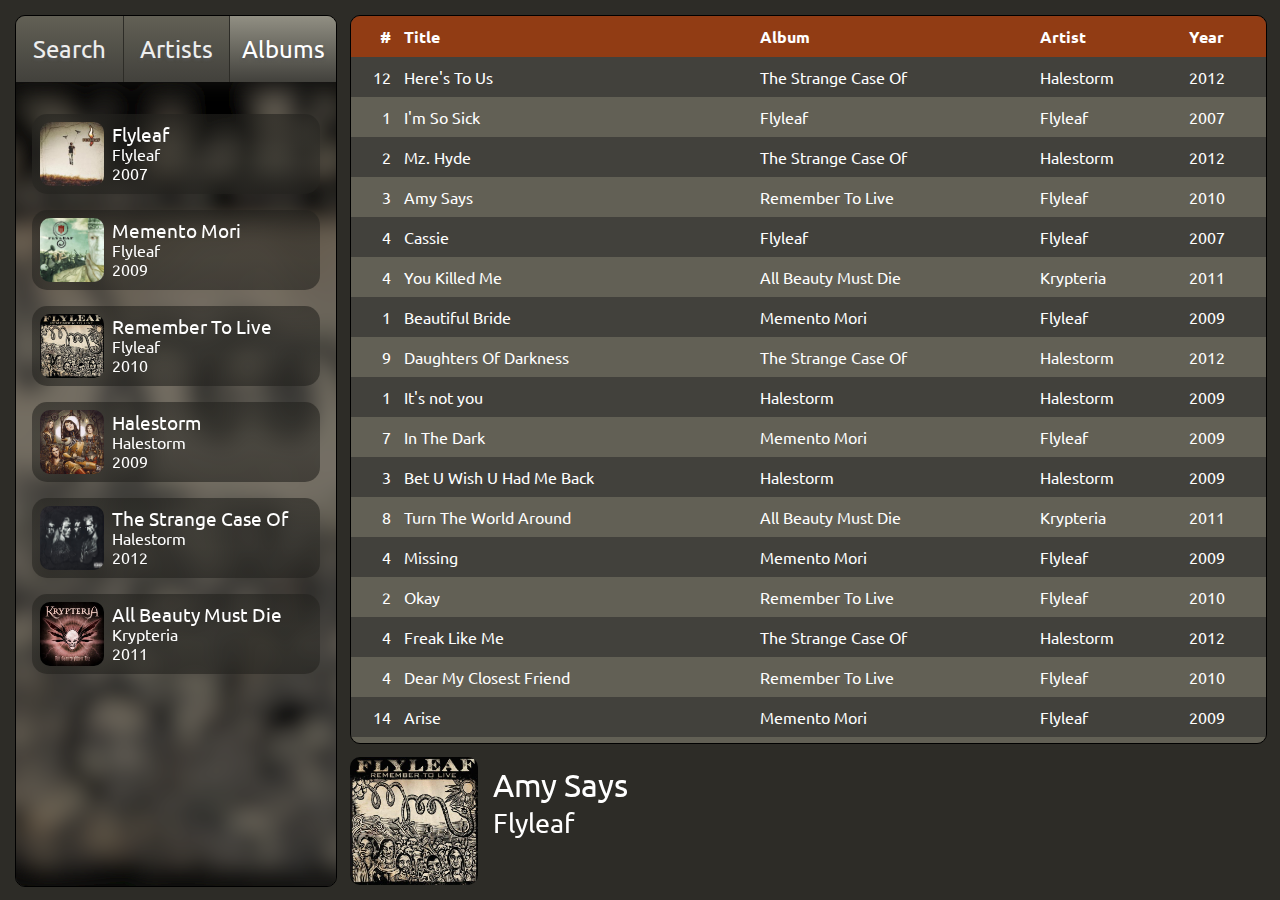
==== album.html @ d82e099f "Add now playing queue to library screen on big" ====
<!DOCTYPE html>
<html lang="en">
    <head>
        <meta charset="utf-8" />
        <meta name="viewport" content="width=device-width, initial-scale=1.0" />
        <title>Canto</title>
        <link rel="stylesheet" type="text/css" href="css/main.css" />
    </head>
    <body>
        <main>
            <nav id="nav">
                <ul>
                    <li>
                        <a href="search.html">Search</a>
                    </li>
                    <li>
                        <a href="index.html">Artists</a>
                    </li>
                    <li>
                        <a href="album.html" class="active">Albums</a>
                    </li>
                </ul>
            </nav>
            <section id="library">
                <ul id="albums">
                    <li id="a_flyleaf">
                        <a href="#a_flyleaf">
                            <img src="pics/Flyleaf%20-%20Flyleaf.jpg" alt="Album art of 'Flyleaf' by Flyleaf" />
                        </a>
                        <span class="name">Flyleaf</span>
                        <span class="artist">Flyleaf</span>
                        <span class="year">2007</span>
                        <ul class="songs">
                            <li><span class="number">1</span><span class="name">I'm So Sick</span></li>
                            <li><span class="number">2</span><span class="name">Fully Alive</span></li>
                            <li><span class="number">3</span><span class="name">Perfect</span></li>
                            <li><span class="number">4</span><span class="name">Cassie</span></li>
                            <li><span class="number">5</span><span class="name">Sorrow</span></li>
                            <li><span class="number">6</span><span class="name">I'm Sorry</span></li>
                            <li><span class="number">7</span><span class="name">All Around Me</span></li>
                            <li><span class="number">8</span><span class="name">Red Sam</span></li>
                            <li><span class="number">9</span><span class="name">There Fo You</span></li>
                            <li><span class="number">10</span><span class="name">Breathe Today</span></li>
                            <li><span class="number">11</span><span class="name">So I Thought</span></li>
                        </ul>
                    </li>
                    <li id="a_memento_mori">
                        <a href="#a_memento_mori">
                            <img src="pics/Flyleaf%20-%20Memento%20Mori.jpg" alt="Album art of 'Memento Mori' by Flyleaf" />
                        </a>
                        <span class="name">Memento Mori</span>
                        <span class="artist">Flyleaf</span>
                        <span class="year">2009</span>
                        <ul class="songs">
                            <li><span class="number">1</span><span class="name">Beautiful Bride</span></li>
                            <li><span class="number">2</span><span class="name">Again</span></li>
                            <li><span class="number">3</span><span class="name">Chasm</span></li>
                            <li><span class="number">4</span><span class="name">Missing</span></li>
                            <li><span class="number">5</span><span class="name">This Close</span></li>
                            <li><span class="number">6</span><span class="name">The Kind</span></li>
                            <li><span class="number">7</span><span class="name">In The Dark</span></li>
                            <li><span class="number">8</span><span class="name">Set Apart This Dream</span></li>
                            <li><span class="number">9</span><span class="name">Swept Away</span></li>
                            <li><span class="number">10</span><span class="name">Tiny Heart</span></li>
                            <li><span class="number">11</span><span class="name">Melting</span></li>
                            <li><span class="number">12</span><span class="name">Treasure</span></li>
                            <li><span class="number">13</span><span class="name">Circle</span></li>
                            <li><span class="number">14</span><span class="name">Arise</span></li>
                        </ul>
                    </li>
                    <li id="a_remember_to_live">
                        <a href="#a_remember_to_live">
                            <img src="pics/Flyleaf%20-%20Remember%20To%20Live.jpg" alt="Album art of 'Remember To Live' by Flyleaf" />
                        </a>
                        <span class="name">Remember To Live</span>
                        <span class="artist">Flyleaf</span>
                        <span class="year">2010</span>
                        <ul class="songs">
                            <li><span class="number">1</span><span class="name">Justice And Mercy</span></li>
                            <li><span class="number">2</span><span class="name">Okay</span></li>
                            <li><span class="number">3</span><span class="name">Amy Says</span></li>
                            <li><span class="number">4</span><span class="name">Dear My Closest Friend</span></li>
                            <li><span class="number">5</span><span class="name">Light In your Eyes</span></li>
                            <li><span class="number">6</span><span class="name">Believe In Dreams</span></li>
                            <li><span class="number">7</span><span class="name">Arise [Ben Moody Mix]</span></li>
                        </ul>
                    </li>
                    <li id="a_halestorm">
                        <a href="#a_halestorm">
                            <img src="pics/Halestorm%20-%20Halestorm.jpg" alt="Album art of 'Halestorm' by Halestorm" />
                        </a>
                        <span class="name">Halestorm</span>
                        <span class="artist">Halestorm</span>
                        <span class="year">2009</span>
                        <ul class="songs">
                            <li><span class="number">1</span><span class="name">It's Not You</span></li>
                            <li><span class="number">2</span><span class="name">I Get Off</span></li>
                            <li><span class="number">3</span><span class="name">Bet U Wish U Had Me Back</span></li>
                            <li><span class="number">4</span><span class="name">Innocence</span></li>
                            <li><span class="number">5</span><span class="name">Familiar Taste Of Poison</span></li>
                            <li><span class="number">6</span><span class="name">I'm Not An Angel</span></li>
                            <li><span class="number">7</span><span class="name">Wht Were You Expecting?</span></li>
                            <li><span class="number">8</span><span class="name">Love/Hate Heartbreak</span></li>
                            <li><span class="number">9</span><span class="name">Better Safe Than Sorry</span></li>
                            <li><span class="number">10</span><span class="name">Dirty Work</span></li>
                            <li><span class="number">11</span><span class="name">Nothing To Do With Love</span></li>
                            <li><span class="number">12</span><span class="name">Tell Me Where It Hurts</span></li>
                            <li><span class="number">13</span><span class="name">Conversations Over</span></li>
                            <li><span class="number">14</span><span class="name">Dirty Mind</span></li>
                        </ul>
                    </li>
                    <li id="a_the_strange_case_of">
                        <a href="#a_the_strange_case_of">
                            <img src="pics/Halestorm%20-%20The%20Strange%20Case%20Of.jpg" alt="Album art of 'The Strange Case Of' by Halestorm" />
                        </a>
                        <span class="name">The Strange Case Of</span>
                        <span class="artist">Halestorm</span>
                        <span class="year">2012</span>
                        <ul class="songs">
                            <li><span class="number">1</span><span class="name">Love Bites (So Do I)</span></li>
                            <li><span class="number">2</span><span class="name">Mz. Hyde</span></li>
                            <li><span class="number">3</span><span class="name">I Miss The Misery</span></li>
                            <li><span class="number">4</span><span class="name">Freak Like Me</span></li>
                            <li><span class="number">5</span><span class="name">Beautiful With You</span></li>
                            <li><span class="number">6</span><span class="name">In Your Room</span></li>
                            <li><span class="number">7</span><span class="name">Break In</span></li>
                            <li><span class="number">8</span><span class="name">Rock Show</span></li>
                            <li><span class="number">9</span><span class="name">Daughters Of Darkness</span></li>
                            <li><span class="number">10</span><span class="name">You Call Me A Bitch Like It's a Bad Thing</span></li>
                            <li><span class="number">11</span><span class="name">American Boys</span></li>
                            <li><span class="number">12</span><span class="name">Here's To Us</span></li>
                            <li><span class="number">13</span><span class="name">Don't Know How To Stop</span></li>
                            <li><span class="number">14</span><span class="name">Private Parts</span></li>
                            <li><span class="number">15</span><span class="name">Hate It When You See Me Cry</span></li>
                        </ul>
                    </li>
                    <li id="a_all_beauty_must_die">
                        <a href="#a_all_beauty_must_die">
                            <img src="pics/Krypteria%20-%20All%20Beauty%20Must%20Die.jpg" alt="Album art of 'All Beauty Must Die' by Krypteria" />
                        </a>
                        <span class="name">All Beauty Must Die</span>
                        <span class="artist">Krypteria</span>
                        <span class="year">2011</span>
                        <ul class="songs">
                            <li><span class="number">1</span><span class="name">Messiah</span></li>
                            <li><span class="number">2</span><span class="name">As I Slowly Bleed</span></li>
                            <li><span class="number">3</span><span class="name">Fly Away With Me</span></li>
                            <li><span class="number">4</span><span class="name">You Killed Me</span></li>
                            <li><span class="number">5</span><span class="name">Live To Fight Another Day</span></li>
                            <li><span class="number">6</span><span class="name">Eyes Of a Stranger</span></li>
                            <li><span class="number">7</span><span class="name">Thanks For Nothing</span></li>
                            <li><span class="number">8</span><span class="name">Turn The World Around</span></li>
                            <li><span class="number">9</span><span class="name">Higher</span></li>
                            <li><span class="number">10</span><span class="name">Victoria</span></li>
                            <li><span class="number">11</span><span class="name">Hurt So Bad</span></li>
                            <li><span class="number">12</span><span class="name">The Eye Collector</span></li>
                            <li><span class="number">13</span><span class="name">Get The Hell Out Of My Way</span></li>
                            <li><span class="number">14</span><span class="name">Liberatio</span></li>
                            <li><span class="number">15</span><span class="name">Come Hell Or High Water</span></li>
                        </ul>
                    </li>
                </ul>
            </section>
        </main>
        <aside id="now_playing">
            <a href="now_playing.html">Go to Now Playing screen</a>
            <img src="pics/Flyleaf%20-%20Remember%20To%20Live.jpg" alt="Album art of 'Remember To Live' by Flyleaf" />
            <span class="title">Amy Says</span>
            <span class="artist">Flyleaf</span>
        </aside>
        <aside id="edit_track">
            <form method="post" action="#edit_track">
                <label for="title">Title</label>
                <input id="title" name="title" type="text" value="I'm So Sick" />
                <label for="artist">Artist</label>
                <input id="artist" name="artist" type="text" value="Flyleaf" />
                <label for="album">Album</label>
                <input id="album" name="album" type="text" value="Flyleaf" />
                <label for="composer">Composer</label>
                <input id="composer" name="composer" type="text" value="Flyleaf" />
                <label for="performer">Performer</label>
                <input id="performer" name="performer" type="text" value="Flyleaf" />
                <label for="track">Track</label>
                <input id="track" name="track" type="number" value="1" />
                <label for="disc">Disc</label>
                <input id="disc" name="disc" type="number" value="1" />
                <label for="year">Year</label>
                <input id="year" name="year" type="number" value="2007" />
                <input type="submit" value="Save" />
            </form>
        </aside>
        <aside id="play_queue">
            <table>
                <thead>
                    <tr>
                        <th>#</th>
                        <th>Title</th>
                        <th>Album</th>
                        <th>Artist</th>
                        <th>Year</th>
                    </tr>
                </thead>
                <tbody>
                    <tr>
                        <td>12</td>
                        <td>Here's To Us</td>
                        <td>The Strange Case Of</td>
                        <td>Halestorm</td>
                        <td>2012</td>
                    </tr>
                    <tr>
                        <td>1</td>
                        <td>I'm So Sick</td>
                        <td>Flyleaf</td>
                        <td>Flyleaf</td>
                        <td>2007</td>
                    </tr>
                    <tr>
                        <td>2</td>
                        <td>Mz. Hyde</td>
                        <td>The Strange Case Of</td>
                        <td>Halestorm</td>
                        <td>2012</td>
                    </tr>
                    <tr class="active">
                        <td>3</td>
                        <td>Amy Says</td>
                        <td>Remember To Live</td>
                        <td>Flyleaf</td>
                        <td>2010</td>
                    </tr>
                    <tr>
                        <td>4</td>
                        <td>Cassie</td>
                        <td>Flyleaf</td>
                        <td>Flyleaf</td>
                        <td>2007</td>
                    </tr>
                    <tr>
                        <td>4</td>
                        <td>You Killed Me</td>
                        <td>All Beauty Must Die</td>
                        <td>Krypteria</td>
                        <td>2011</td>
                    </tr>
                    <tr>
                        <td>1</td>
                        <td>Beautiful Bride</td>
                        <td>Memento Mori</td>
                        <td>Flyleaf</td>
                        <td>2009</td>
                    </tr>
                    <tr>
                        <td>9</td>
                        <td>Daughters Of Darkness</td>
                        <td>The Strange Case Of</td>
                        <td>Halestorm</td>
                        <td>2012</td>
                    </tr>
                    <tr>
                        <td>1</td>
                        <td>It's not you</td>
                        <td>Halestorm</td>
                        <td>Halestorm</td>
                        <td>2009</td>
                    </tr>
                    <tr>
                        <td>7</td>
                        <td>In The Dark</td>
                        <td>Memento Mori</td>
                        <td>Flyleaf</td>
                        <td>2009</td>
                    </tr>
                    <tr>
                        <td>3</td>
                        <td>Bet U Wish U Had Me Back</td>
                        <td>Halestorm</td>
                        <td>Halestorm</td>
                        <td>2009</td>
                    </tr>
                    <tr>
                        <td>8</td>
                        <td>Turn The World Around</td>
                        <td>All Beauty Must Die</td>
                        <td>Krypteria</td>
                        <td>2011</td>
                    </tr>
                    <tr>
                        <td>4</td>
                        <td>Missing</td>
                        <td>Memento Mori</td>
                        <td>Flyleaf</td>
                        <td>2009</td>
                    </tr>
                    <tr>
                        <td>2</td>
                        <td>Okay</td>
                        <td>Remember To Live</td>
                        <td>Flyleaf</td>
                        <td>2010</td>
                    </tr>
                    <tr>
                        <td>4</td>
                        <td>Freak Like Me</td>
                        <td>The Strange Case Of</td>
                        <td>Halestorm</td>
                        <td>2012</td>
                    </tr>
                    <tr>
                        <td>4</td>
                        <td>Dear My Closest Friend</td>
                        <td>Remember To Live</td>
                        <td>Flyleaf</td>
                        <td>2010</td>
                    </tr>
                    <tr>
                        <td>14</td>
                        <td>Arise</td>
                        <td>Memento Mori</td>
                        <td>Flyleaf</td>
                        <td>2009</td>
                    </tr>
                    <tr>
                        <td>7</td>
                        <td>Thanks For Nothing</td>
                        <td>All Beauty Must Die</td>
                        <td>Krypteria</td>
                        <td>2011</td>
                    </tr>
                    <tr>
                        <td>3</td>
                        <td>I Miss The Misery</td>
                        <td>The Strange Case Of</td>
                        <td>Halestorm</td>
                        <td>2012</td>
                    </tr>
                    <tr>
                        <td>6</td>
                        <td>I'm Sorry</td>
                        <td>Flyleaf</td>
                        <td>Flyleaf</td>
                        <td>2007</td>
                    </tr>
                    <tr>
                        <td>15</td>
                        <td>Uncle Bobby</td>
                        <td>Memento Mori</td>
                        <td>Flyleaf</td>
                        <td>2009</td>
                    </tr>
                    <tr>
                        <td>8</td>
                        <td>Red Sam</td>
                        <td>Flyleaf</td>
                        <td>Flyleaf</td>
                        <td>2007</td>
                    </tr>
                    <tr>
                        <td>2</td>
                        <td>Fully ALive</td>
                        <td>Flyleaf</td>
                        <td>Flyleaf</td>
                        <td>2007</td>
                    </tr>
                    <tr>
                        <td>8</td>
                        <td>Rock Show</td>
                        <td>The Strange Case Of</td>
                        <td>Halestorm</td>
                        <td>2012</td>
                    </tr>
                    <tr>
                        <td>1</td>
                        <td>Love Bites (So Do I)</td>
                        <td>The Strange Case Of</td>
                        <td>Halestorm</td>
                        <td>2012</td>
                    </tr>
                    <tr>
                        <td>13</td>
                        <td>Circle</td>
                        <td>Memento Mori</td>
                        <td>Flyleaf</td>
                        <td>2009</td>
                    </tr>
                    <tr>
                        <td>2</td>
                        <td>As I Slowly Bleed</td>
                        <td>All Beauty Must Die</td>
                        <td>Krypteria</td>
                        <td>2011</td>
                    </tr>
                    <tr>
                        <td>9</td>
                        <td>Better Safe Than Sorry</td>
                        <td>Halestorm</td>
                        <td>Halestorm</td>
                        <td>2009</td>
                    </tr>
                    <tr>
                        <td>5</td>
                        <td>Live To Fight Another Day</td>
                        <td>All Beauty Must Die</td>
                        <td>Krypteria</td>
                        <td>2011</td>
                    </tr>
                </tbody>
            </table>
        </aside>
    </body>
</html>
---- css/main.css ----
@import url(http://fonts.googleapis.com/css?family=Ubuntu);
body {
  color: white;
  overflow: hidden;
  font-family: Ubuntu, sans-serif; }

main #nav {
  position: absolute;
  top: 0;
  left: 0;
  width: 100%;
  height: 4.1em;
  background-image: linear-gradient(180deg, #626055 0%, #42413c 100%); }
  main #nav ul {
    margin: 0;
    padding: 0;
    width: 100%;
    height: 100%;
    list-style: none; }
    main #nav ul li {
      display: block;
      float: left;
      width: 33.3%;
      height: 100%; }
      main #nav ul li a {
        display: block;
        width: 100%;
        height: 100%;
        color: #EEE;
        text-shadow: 0px 2px 3px #555;
        font-size: 1.5em;
        text-align: center;
        text-decoration: none;
        line-height: 4.1rem; }
      main #nav ul li .active {
        color: white;
        background-image: linear-gradient(180deg, #918f83 0%, #42413c 100%); }
    main #nav ul li + li a {
      border-left: 1px solid #2d2c27; }
main #library {
  position: absolute;
  top: 4.1em;
  left: 0;
  width: 100%;
  height: calc(100% - 4.1em - 5em);
  background-image: url("pics/coverdark.svg");
  background-position: center;
  background-size: cover; }
  main #library ul {
    margin: 0;
    padding-top: 1em;
    padding-left: 1em;
    padding-bottom: 1em;
    width: calc(100% - 2em);
    height: calc(100% - 2em);
    overflow-x: hidden;
    overflow-y: auto;
    list-style: none; }
    main #library ul li {
      position: relative;
      margin-top: 1em;
      min-height: 4em;
      max-height: 4em;
      padding: 0.5em;
      overflow: hidden;
      background-image: linear-gradient(180deg, rgba(35, 34, 30, 0.6) 0%, rgba(45, 44, 39, 0.6) 40%, rgba(45, 44, 39, 0.6) 60%, rgba(35, 34, 30, 0.6) 100%);
      border-radius: 15px;
      transition: none; }
      main #library ul li a {
        position: relative;
        display: block;
        width: 100%;
        height: 4em;
        z-index: 50;
        color: white; }
      main #library ul li img {
        width: 4em;
        height: 4em;
        border-radius: 10px; }
      main #library ul li span {
        display: block;
        position: absolute;
        left: 0;
        padding-left: 5rem;
        width: 100%;
        font-size: 1em; }
      main #library ul li .name {
        top: 0.5rem;
        font-size: 1.2em; }
      main #library ul li .artist {
        top: 1.9em; }
      main #library ul li .year {
        top: 3.1em; }
      main #library ul li ul {
        overflow: hidden; }
    main #library ul li:target {
      max-height: 350px;
      transition: max-height 1s; }
      main #library ul li:target ul {
        margin: 1em;
        margin-top: 0.5em;
        padding: 1em 0;
        background-color: rgba(15, 14, 11, 0.6);
        border-radius: 20px; }
        main #library ul li:target ul li {
          margin: 0 1em;
          background-image: none;
          border-radius: 0; }
        main #library ul li:target ul li + li {
          border-top: 1px solid #2d2c27; }
  main #library #artists > li > a > .name {
    top: 0;
    height: 4em;
    line-height: 3.5em;
    font-size: 1.3em; }
  main #library #albums li:target {
    max-height: 1000px; }
    main #library #albums li:target ul {
      padding: 0.4em 0 0.1em 0; }
      main #library #albums li:target ul li {
        padding: 0;
        height: 3em;
        min-height: 1em; }
        main #library #albums li:target ul li .number {
          margin-top: -7px;
          padding: 0;
          width: 3rem;
          height: 3rem;
          color: rgba(225, 225, 225, 0.69);
          font-size: 3em;
          text-align: right; }
        main #library #albums li:target ul li .name {
          padding-left: 4rem;
          width: calc(100% - 4rem);
          text-overflow: ellipsis;
          white-space: nowrap; }
main #search {
  position: absolute;
  top: 4.1em;
  left: 0;
  width: 100%;
  height: calc(100% - 4.1em - 5em);
  background-image: url("pics/coverdark.svg");
  background-position: center;
  background-size: cover; }
  main #search form {
    display: block;
    position: absolute;
    top: 0;
    width: 100%;
    padding: 10px;
    background-image: linear-gradient(180deg, rgba(35, 34, 30, 0.6) 0%, rgba(45, 44, 39, 0.6) 40%, rgba(45, 44, 39, 0.6) 60%, rgba(35, 34, 30, 0.6) 100%); }
    main #search form label {
      display: none; }
    main #search form input {
      padding: 5px;
      color: white;
      background-color: rgba(255, 255, 255, 0.1);
      border: none;
      border-radius: 5px;
      font-weight: bold; }
    main #search form input[type=text] {
      width: calc(100% - 95px); }
    main #search form input[type=submit] {
      width: 65px; }
main #search > ul {
  position: absolute;
  top: 3em;
  margin: 0;
  padding-top: 0;
  padding-left: 1em;
  padding-bottom: 1em;
  width: calc(100% - 2em);
  height: calc(100% - 3.5em);
  list-style: none;
  overflow-x: hidden;
  overflow-y: auto; }
  main #search > ul h1 {
    margin-bottom: 0; }
  main #search > ul ul {
    padding: 0;
    overflow: hidden; }
    main #search > ul ul li {
      position: relative;
      margin-top: 1em;
      height: 4em;
      padding: 0.5em;
      background-image: linear-gradient(180deg, rgba(35, 34, 30, 0.6) 0%, rgba(45, 44, 39, 0.6) 40%, rgba(45, 44, 39, 0.6) 60%, rgba(35, 34, 30, 0.6) 100%);
      border-radius: 15px; }
    main #search > ul ul img {
      width: 4em;
      height: 4em;
      border-radius: 10px; }
    main #search > ul ul span {
      display: block;
      position: absolute;
      left: 0;
      padding-left: 5rem;
      width: 100%;
      font-size: 1em; }
    main #search > ul ul .name {
      top: 0.5rem;
      font-size: 1.2em; }
    main #search > ul ul .artist {
      top: 1.9em; }
    main #search > ul ul .album, main #search > ul ul .year {
      top: 3.1em; }
  main #search > ul #artists .name {
    top: 0;
    height: 4em;
    line-height: 3.5em;
    font-size: 1.3em; }
main ul:last-of-child {
  background-color: red; }

#now_playing {
  position: absolute;
  left: 0;
  bottom: 0;
  width: 100%;
  height: 5em;
  background-image: linear-gradient(180deg, #626055 0%, #42413c 100%); }
  #now_playing a {
    position: fixed;
    left: 0;
    bottom: 0;
    width: 100%;
    height: 5em;
    z-index: 10;
    color: transparent; }
  #now_playing img {
    position: absolute;
    top: 0.5em;
    left: 0.5em;
    height: 4em;
    border-radius: 10px; }
  #now_playing .title {
    position: absolute;
    top: 0.7rem;
    left: 5rem;
    font-size: 1.3em; }
  #now_playing .artist {
    position: absolute;
    top: 2.5rem;
    left: 5rem;
    font-size: 1.1em; }

#edit_track {
  display: none; }

#play_queue {
  display: none; }

main {
  position: fixed;
  top: 0;
  left: 0;
  margin: 0;
  width: 100%;
  height: 100%;
  overflow: hidden; }
  main #info {
    position: absolute;
    top: 0;
    left: 0;
    width: 100%;
    height: 4.1em;
    z-index: 5;
    background-image: linear-gradient(180deg, #626055 0%, #42413c 100%); }
    main #info .title {
      display: block;
      margin-top: 1ex;
      margin-left: 0.6rem;
      height: 24px;
      font-size: 1.3em;
      width: 100%; }
    main #info .artist {
      float: left;
      margin-top: 0.6ex;
      margin-left: 0.6rem;
      font-size: 1.1em; }
    main #info .album:before {
      float: left;
      content: "\2022";
      margin-left: 1ex;
      margin-right: 1ex; }
    main #info .album {
      float: left;
      margin-top: 0.8ex;
      font-size: 1em; }
    main #info a {
      display: block;
      position: absolute;
      top: 0.7em;
      right: 0.7em;
      width: calc(2.6em - 4px);
      height: calc(2.6em - 4px);
      color: transparent;
      background-size: cover;
      border: 2px solid white;
      border-radius: 5px;
      background-image: url("pics/up.svg"); }
    main #info a:hover, main #info a:focus, main #info a:active {
      border-color: #dd4814;
      background-color: rgba(0, 0, 0, 0.5);
      background-image: url("pics/upglow.svg"); }
  main #albumart {
    position: absolute;
    top: 4.1em;
    left: 0;
    margin: 0 auto;
    width: 100%;
    height: calc(100% - 4.1em - 6em);
    background-color: #2d2c27;
    background-image: linear-gradient(180deg, #1d1c1b 0%, rgba(0, 0, 0, 0) 2%, rgba(0, 0, 0, 0) 98%, #1d1c1b 100%); }
    main #albumart img {
      position: absolute;
      top: 0;
      left: 0;
      right: 0;
      bottom: 0;
      margin: auto;
      width: 100%; }
  main #controls {
    position: absolute;
    left: 0;
    bottom: 0;
    width: 100%;
    height: 6em;
    background-image: linear-gradient(180deg, #3c3b37 0%, #42413c 100%); }
    main #controls a {
      display: block;
      position: absolute;
      left: 0;
      right: 0;
      bottom: calc(3em - 27.5px);
      margin: 0 auto;
      width: 55px;
      height: 55px;
      color: transparent;
      background-size: cover;
      border-radius: 100%; }
    main #controls #prev_button {
      right: 135px;
      background-image: url("pics/prev.svg"); }
    main #controls #prev_button:hover, main #controls #prev_button:focus, main #controls #prev_button:active {
      background-image: url("pics/prevglow.svg"), radial-gradient(circle at 50% 50%, rgba(0, 0, 0, 0.5) 21px, transparent 22px); }
    main #controls #play_button {
      bottom: calc(3em - 37.5px);
      width: 75px;
      height: 75px;
      background-image: url("pics/play.svg"); }
    main #controls #play_button:hover, main #controls #play_button:focus, main #controls #play_button:active {
      background-image: url("pics/playglow.svg"), radial-gradient(circle at 50% 50%, rgba(0, 0, 0, 0.5) 31px, transparent 32px); }
    main #controls #next_button {
      left: 135px;
      background-image: url("pics/next.svg"); }
    main #controls #next_button:hover, main #controls #next_button:focus, main #controls #next_button:active {
      background-image: url("pics/nextglow.svg"), radial-gradient(circle at 50% 50%, rgba(0, 0, 0, 0.5) 21px, transparent 22px); }
    main #controls #queue_button, main #controls #lyrics_button {
      left: 18.5px;
      bottom: calc(3em - 18.5px);
      margin: 0;
      width: 35px;
      height: 35px;
      border: 2px solid white;
      border-radius: 5px;
      background-image: url("pics/queue.svg"); }
    main #controls #lyrics_button {
      left: calc(100% - 55.5px);
      background-image: url("pics/lyrics.svg"); }
    main #controls #queue_button:hover, main #controls #queue_button:focus, main #controls #queue_button:active {
      border-color: #dd4814;
      background-color: rgba(0, 0, 0, 0.5);
      background-image: url("pics/queueglow.svg"); }
    main #controls #lyrics_button:hover, main #controls #lyrics_button:focus, main #controls #lyrics_button:active {
      border-color: #dd4814;
      background-color: rgba(0, 0, 0, 0.5);
      background-image: url("pics/lyricsglow.svg"); }

#queue {
  position: fixed;
  top: 0;
  left: -100%;
  width: 100%;
  height: 100%;
  z-index: 10;
  overflow: hidden;
  background-image: url("pics/coverdark.svg");
  background-position: center;
  background-size: cover;
  transition: all 1s; }
  #queue ul {
    -moz-box-sizing: border-box;
    box-sizing: border-box;
    margin: 0;
    padding: 1em;
    width: 100%;
    height: 100%;
    overflow-x: hidden;
    overflow-y: auto;
    list-style: none; }
    #queue ul li {
      position: relative;
      margin-top: 1em;
      height: 4em;
      padding: 0.5em;
      background-image: linear-gradient(180deg, rgba(35, 34, 30, 0.6) 0%, rgba(45, 44, 39, 0.6) 40%, rgba(45, 44, 39, 0.6) 60%, rgba(35, 34, 30, 0.6) 100%);
      border-radius: 15px; }
      #queue ul li img {
        height: 4em;
        width: 4em;
        border-radius: 10px; }
      #queue ul li span {
        display: block;
        position: absolute;
        left: 0;
        padding-left: 5rem;
        width: 100%;
        font-size: 1em; }
      #queue ul li .name {
        top: 0.5rem;
        font-size: 1.2em; }
      #queue ul li .artist {
        top: 1.9em; }
      #queue ul li .album {
        top: 3.1em; }
    #queue ul .active {
      background-image: linear-gradient(180deg, rgba(35, 34, 30, 0.6) 0%, rgba(45, 44, 39, 0.6) 40%, rgba(45, 44, 39, 0.6) 60%, rgba(35, 34, 30, 0.6) 100%), linear-gradient(130deg, #77216f 10%, transparent 40%, #dd4814 90%); }
  #queue a {
    display: block;
    position: absolute;
    right: 18.5px;
    bottom: calc(3em - 18.5px);
    width: 35px;
    height: 35px;
    color: transparent;
    background-size: cover;
    border: 2px solid #dd4814;
    border-radius: 5px;
    background-color: rgba(0, 0, 0, 0.5);
    background-image: url("pics/close.svg"); }

#queue:target {
  left: 0; }

#lyrics {
  position: fixed;
  top: 0;
  left: 100%;
  padding: 0 5%;
  width: 100%;
  height: 100%;
  z-index: 10;
  overflow: hidden;
  background-image: url("pics/coverdark.svg");
  background-position: center;
  background-size: cover;
  transition: all 1s; }
  #lyrics p {
    -moz-box-sizing: border-box;
    box-sizing: border-box;
    margin: 0;
    padding-top: 1em;
    padding-bottom: 5em;
    width: 90%;
    height: 100%;
    overflow-x: hidden;
    overflow-y: auto;
    font-size: 1.2em;
    line-height: 120%;
    text-align: center;
    text-shadow: 0px 0px 2px black; }
  #lyrics a {
    display: block;
    position: absolute;
    left: 18.5px;
    bottom: calc(3em - 18.5px);
    width: 35px;
    height: 35px;
    color: transparent;
    background-size: cover;
    border: 2px solid #dd4814;
    border-radius: 5px;
    background-color: rgba(0, 0, 0, 0.5);
    background-image: url("pics/close.svg"); }

#lyrics:target {
  left: 0; }

@media only screen and (min-width: 800px) {
  body {
    display: flex;
    position: absolute;
    top: 0;
    left: 0;
    margin: 0;
    width: 100%;
    height: 100%;
    background-color: #2d2c27; }

  main {
    top: 15px;
    left: 15px;
    width: 320px;
    height: calc(100% - 30px);
    border: 1px solid black;
    border-radius: 10px; }
    main #library, main #search {
      height: calc(100% - 4.1em); }

  #now_playing {
    left: 350px;
    bottom: 15px;
    height: 8rem;
    background: none; }
    #now_playing a {
      position: absolute;
      left: 0;
      bottom: 0;
      width: 8rem;
      height: 8rem; }
    #now_playing img {
      top: auto;
      left: 0;
      bottom: 0;
      height: 8rem; }
    #now_playing .title {
      top: auto;
      left: calc(8rem + 15px);
      bottom: 5rem;
      font-size: 2rem; }
    #now_playing .artist {
      top: auto;
      left: calc(8rem + 15px);
      bottom: 2.8rem;
      font-size: 1.7rem; }

  #play_queue {
    display: block;
    position: absolute;
    top: 15px;
    left: 350px;
    width: calc(100% - 365px);
    height: calc(100% - 45px - 8rem);
    overflow: auto;
    border: 1px solid black;
    border-radius: 10px; }
    #play_queue table {
      width: 100%;
      border-collapse: collapse; }
      #play_queue table thead tr:first-child {
        background-color: #913c14; }
      #play_queue table tr:nth-child(even) {
        background-color: #626055; }
      #play_queue table tr:nth-child(odd) {
        background-color: #42413c; }
      #play_queue table td, #play_queue table th {
        padding: 10px 5px;
        text-align: left;
        text-overflow: ellipsis;
        white-space: nowrap; }
      #play_queue table td:first-child, #play_queue table th:first-child {
        padding-left: 1px;
        padding-right: 8px;
        text-align: right; } }
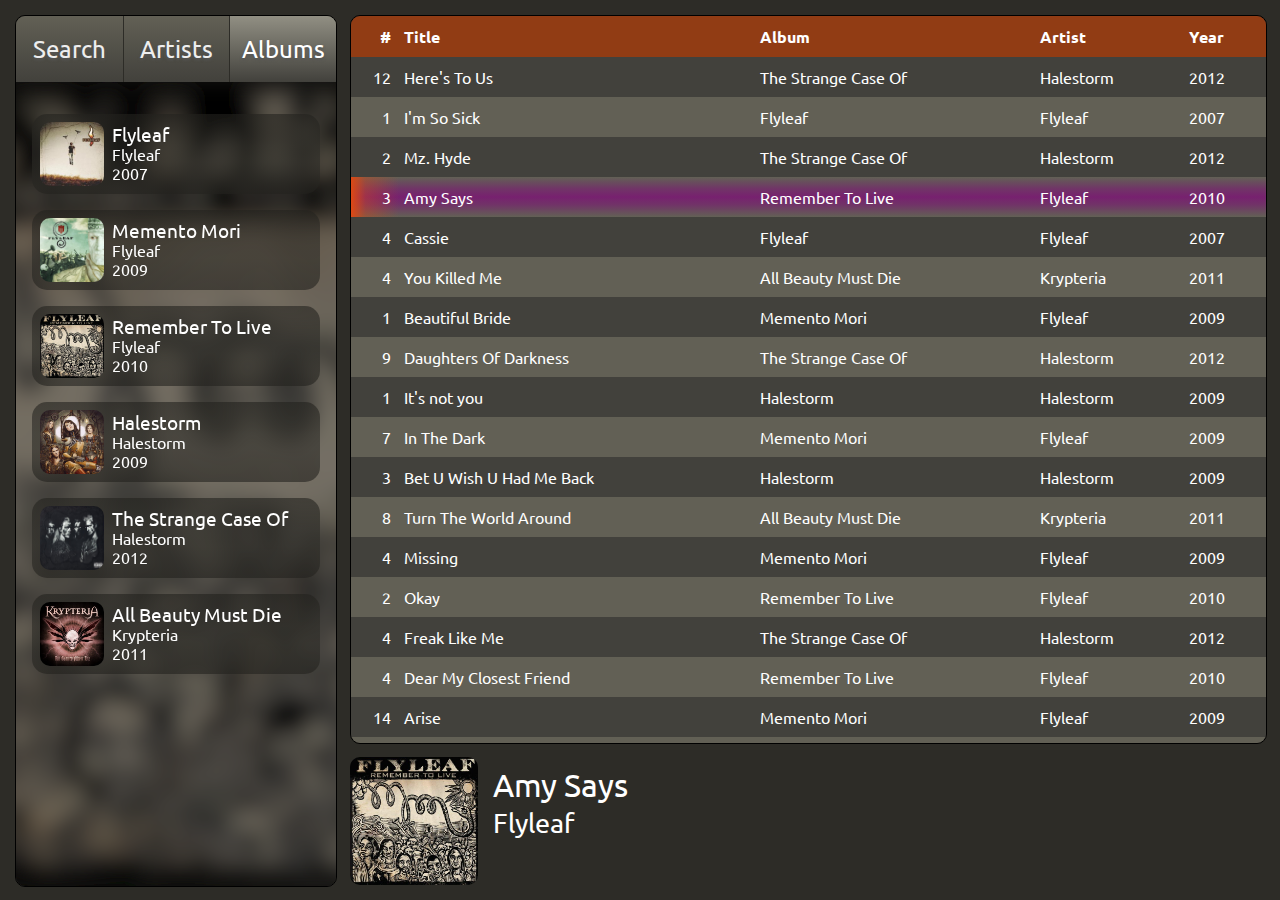
==== commit 4fb5e324: "Add controls to the library in big interface" ====
--- a/album.html
+++ b/album.html
@@ -189,6 +189,14 @@
                 <input type="submit" value="Save" />
             </form>
         </aside>
+        <aside id="controls">
+            <a id="prev_button" href="#">Previous</a>
+            <a id="play_button" href="#">Play/Pause</a>
+            <a id="next_button" href="#">Next</a>
+            <div id="progressbar">
+                <span id="handle"></span>
+            </div>
+        </aside>
         <aside id="play_queue">
             <table>
                 <thead>
--- a/css/main.css
+++ b/css/main.css
@@ -245,6 +245,9 @@
     left: 5rem;
     font-size: 1.1em; }
 
+#controls {
+  display: none; }
+
 #edit_track {
   display: none; }
 
@@ -512,8 +515,12 @@
   #now_playing {
     left: 350px;
     bottom: 15px;
+    width: calc(100% - 365px - 12rem);
     height: 8rem;
-    background: none; }
+    overflow: hidden;
+    background: none;
+    text-overflow: ellipsis;
+    white-space: nowrap; }
     #now_playing a {
       position: absolute;
       left: 0;
@@ -535,6 +542,60 @@
       left: calc(8rem + 15px);
       bottom: 2.8rem;
       font-size: 1.7rem; }
+
+  #controls {
+    position: absolute;
+    right: 15px;
+    bottom: 4rem;
+    width: 12rem;
+    height: 4rem; }
+    #controls a {
+      display: block;
+      position: absolute;
+      left: 0;
+      right: 0;
+      bottom: calc(2em - 27.5px);
+      margin: 0 auto;
+      width: 55px;
+      height: 55px;
+      color: transparent;
+      background-size: cover;
+      border-radius: 100%; }
+    #controls #prev_button {
+      right: 135px;
+      background-image: url("pics/prev.svg"); }
+    #controls #prev_button:hover, #controls #prev_button:focus, #controls #prev_button:active {
+      background-image: url("pics/prevglow.svg"), radial-gradient(circle at 50% 50%, rgba(0, 0, 0, 0.5) 21px, transparent 22px); }
+    #controls #play_button {
+      bottom: calc(2em - 37.5px);
+      width: 75px;
+      height: 75px;
+      background-image: url("pics/play.svg"); }
+    #controls #play_button:hover, #controls #play_button:focus, #controls #play_button:active {
+      background-image: url("pics/playglow.svg"), radial-gradient(circle at 50% 50%, rgba(0, 0, 0, 0.5) 31px, transparent 32px); }
+    #controls #next_button {
+      left: 135px;
+      background-image: url("pics/next.svg"); }
+    #controls #next_button:hover, #controls #next_button:focus, #controls #next_button:active {
+      background-image: url("pics/nextglow.svg"), radial-gradient(circle at 50% 50%, rgba(0, 0, 0, 0.5) 21px, transparent 22px); }
+    #controls #progressbar {
+      position: fixed;
+      left: calc(365px + 8rem);
+      bottom: 15px;
+      width: calc(100% - 380px - 8rem);
+      height: 2rem;
+      background-image: url("pics/lines.svg"), linear-gradient(180deg, #42413c 0%, #3c3a30 100%);
+      border: 1px solid black;
+      border-radius: 10px; }
+      #controls #progressbar #handle {
+        display: block;
+        position: absolute;
+        left: 0;
+        bottom: 0;
+        width: 45%;
+        height: 100%;
+        border-radius: 10px;
+        background-image: linear-gradient(180deg, rgba(145, 37, 137, 0.69) 0%, rgba(135, 34, 127, 0.69) 50%, rgba(105, 33, 97, 0.69) 51%, rgba(119, 33, 111, 0.7) 100%), linear-gradient(90deg, rgba(0, 0, 0, 0.6) 0%, transparent 70%); }
 
   #play_queue {
     display: block;
@@ -563,4 +624,8 @@
       #play_queue table td:first-child, #play_queue table th:first-child {
         padding-left: 1px;
         padding-right: 8px;
-        text-align: right; } }
+        text-align: right; }
+      #play_queue table .active {
+        background-image: linear-gradient(180deg, transparent 0%, rgba(119, 33, 111, 0.7) 30%, #77216f 50%, rgba(119, 33, 111, 0.7) 70%, transparent 100%); }
+        #play_queue table .active td:first-child {
+          background-image: linear-gradient(90deg, #dd4814 0%, rgba(221, 72, 20, 0.4) 30%, transparent 100%); } }
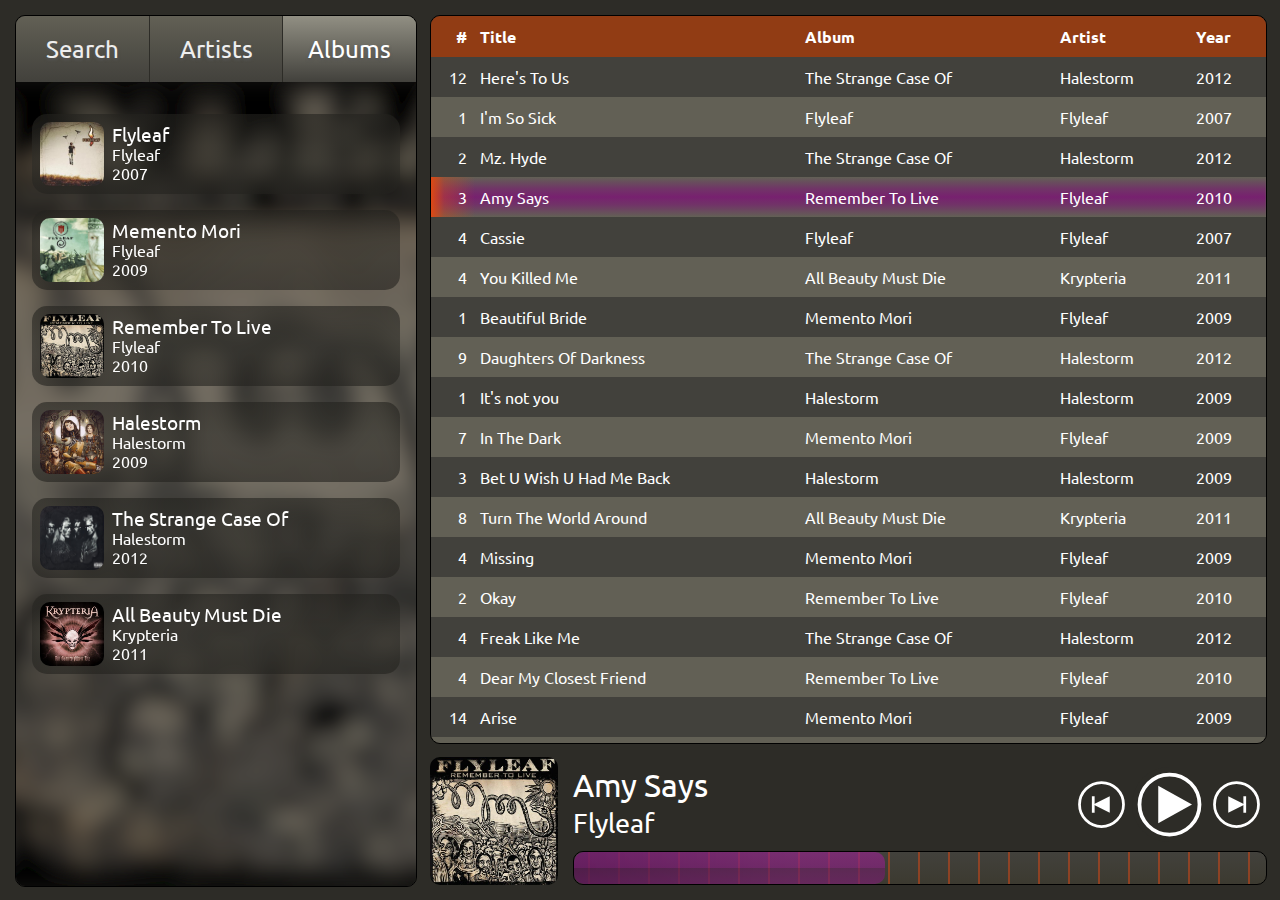
==== commit ebcadfb9: "Grow library between 800 and 1000px, rename controls to lcontrols in library to get away with namecl" ====
--- a/album.html
+++ b/album.html
@@ -189,7 +189,7 @@
                 <input type="submit" value="Save" />
             </form>
         </aside>
-        <aside id="controls">
+        <aside id="lcontrols">
             <a id="prev_button" href="#">Previous</a>
             <a id="play_button" href="#">Play/Pause</a>
             <a id="next_button" href="#">Next</a>
--- a/css/main.css
+++ b/css/main.css
@@ -110,8 +110,8 @@
           border-top: 1px solid #2d2c27; }
   main #library #artists > li > a > .name {
     top: 0;
-    height: 4em;
-    line-height: 3.5em;
+    height: 4rem;
+    line-height: 3.5rem;
     font-size: 1.3em; }
   main #library #albums li:target {
     max-height: 1000px; }
@@ -245,8 +245,20 @@
     left: 5rem;
     font-size: 1.1em; }
 
-#controls {
-  display: none; }
+#lcontrols #play_button {
+  display: block;
+  position: fixed;
+  right: 0;
+  bottom: 0;
+  width: 5rem;
+  height: 5rem;
+  z-index: 20;
+  color: transparent;
+  background-image: url("pics/playnoring.svg");
+  background-size: cover;
+  border-left: 1px solid #2d2c27; }
+#lcontrols #play_button:hover, #lcontrols #play_button:focus, #lcontrols #play_button:active {
+  background-image: url("pics/playglow.svg"), radial-gradient(circle at 50% 50%, rgba(0, 0, 0, 0.5) 31px, transparent 32px); }
 
 #edit_track {
   display: none; }
@@ -505,7 +517,7 @@
   main {
     top: 15px;
     left: 15px;
-    width: 320px;
+    width: 40%;
     height: calc(100% - 30px);
     border: 1px solid black;
     border-radius: 10px; }
@@ -513,9 +525,9 @@
       height: calc(100% - 4.1em); }
 
   #now_playing {
-    left: 350px;
+    left: calc(40% + 30px);
     bottom: 15px;
-    width: calc(100% - 365px - 12rem);
+    width: calc(60% - 45px - 12rem);
     height: 8rem;
     overflow: hidden;
     background: none;
@@ -543,13 +555,13 @@
       bottom: 2.8rem;
       font-size: 1.7rem; }
 
-  #controls {
+  #lcontrols {
     position: absolute;
     right: 15px;
     bottom: 4rem;
     width: 12rem;
     height: 4rem; }
-    #controls a {
+    #lcontrols a {
       display: block;
       position: absolute;
       left: 0;
@@ -561,33 +573,34 @@
       color: transparent;
       background-size: cover;
       border-radius: 100%; }
-    #controls #prev_button {
+    #lcontrols #prev_button {
       right: 135px;
       background-image: url("pics/prev.svg"); }
-    #controls #prev_button:hover, #controls #prev_button:focus, #controls #prev_button:active {
+    #lcontrols #prev_button:hover, #lcontrols #prev_button:focus, #lcontrols #prev_button:active {
       background-image: url("pics/prevglow.svg"), radial-gradient(circle at 50% 50%, rgba(0, 0, 0, 0.5) 21px, transparent 22px); }
-    #controls #play_button {
+    #lcontrols #play_button {
+      position: absolute;
       bottom: calc(2em - 37.5px);
       width: 75px;
       height: 75px;
       background-image: url("pics/play.svg"); }
-    #controls #play_button:hover, #controls #play_button:focus, #controls #play_button:active {
+    #lcontrols #play_button:hover, #lcontrols #play_button:focus, #lcontrols #play_button:active {
       background-image: url("pics/playglow.svg"), radial-gradient(circle at 50% 50%, rgba(0, 0, 0, 0.5) 31px, transparent 32px); }
-    #controls #next_button {
+    #lcontrols #next_button {
       left: 135px;
       background-image: url("pics/next.svg"); }
-    #controls #next_button:hover, #controls #next_button:focus, #controls #next_button:active {
+    #lcontrols #next_button:hover, #lcontrols #next_button:focus, #lcontrols #next_button:active {
       background-image: url("pics/nextglow.svg"), radial-gradient(circle at 50% 50%, rgba(0, 0, 0, 0.5) 21px, transparent 22px); }
-    #controls #progressbar {
+    #lcontrols #progressbar {
       position: fixed;
-      left: calc(365px + 8rem);
+      left: calc(40% + 45px + 8rem);
       bottom: 15px;
-      width: calc(100% - 380px - 8rem);
+      width: calc(60% - 60px - 8rem);
       height: 2rem;
       background-image: url("pics/lines.svg"), linear-gradient(180deg, #42413c 0%, #3c3a30 100%);
       border: 1px solid black;
       border-radius: 10px; }
-      #controls #progressbar #handle {
+      #lcontrols #progressbar #handle {
         display: block;
         position: absolute;
         left: 0;
@@ -601,8 +614,8 @@
     display: block;
     position: absolute;
     top: 15px;
-    left: 350px;
-    width: calc(100% - 365px);
+    left: calc(40% + 30px);
+    width: calc(60% - 45px);
     height: calc(100% - 45px - 8rem);
     overflow: auto;
     border: 1px solid black;
@@ -629,3 +642,18 @@
         background-image: linear-gradient(180deg, transparent 0%, rgba(119, 33, 111, 0.7) 30%, #77216f 50%, rgba(119, 33, 111, 0.7) 70%, transparent 100%); }
         #play_queue table .active td:first-child {
           background-image: linear-gradient(90deg, #dd4814 0%, rgba(221, 72, 20, 0.4) 30%, transparent 100%); } }
+@media only screen and (min-width: 800px) and (min-width: 1000px) {
+  main {
+    width: 400px; }
+
+  #now_playing {
+    left: 430px;
+    width: calc(60% - 45px - 12rem); }
+
+  #lcontrols #progressbar {
+    left: calc(445px + 8rem);
+    width: calc(100% - 460px - 8rem); }
+
+  #play_queue {
+    left: 430px;
+    width: calc(100% - 445px); } }
